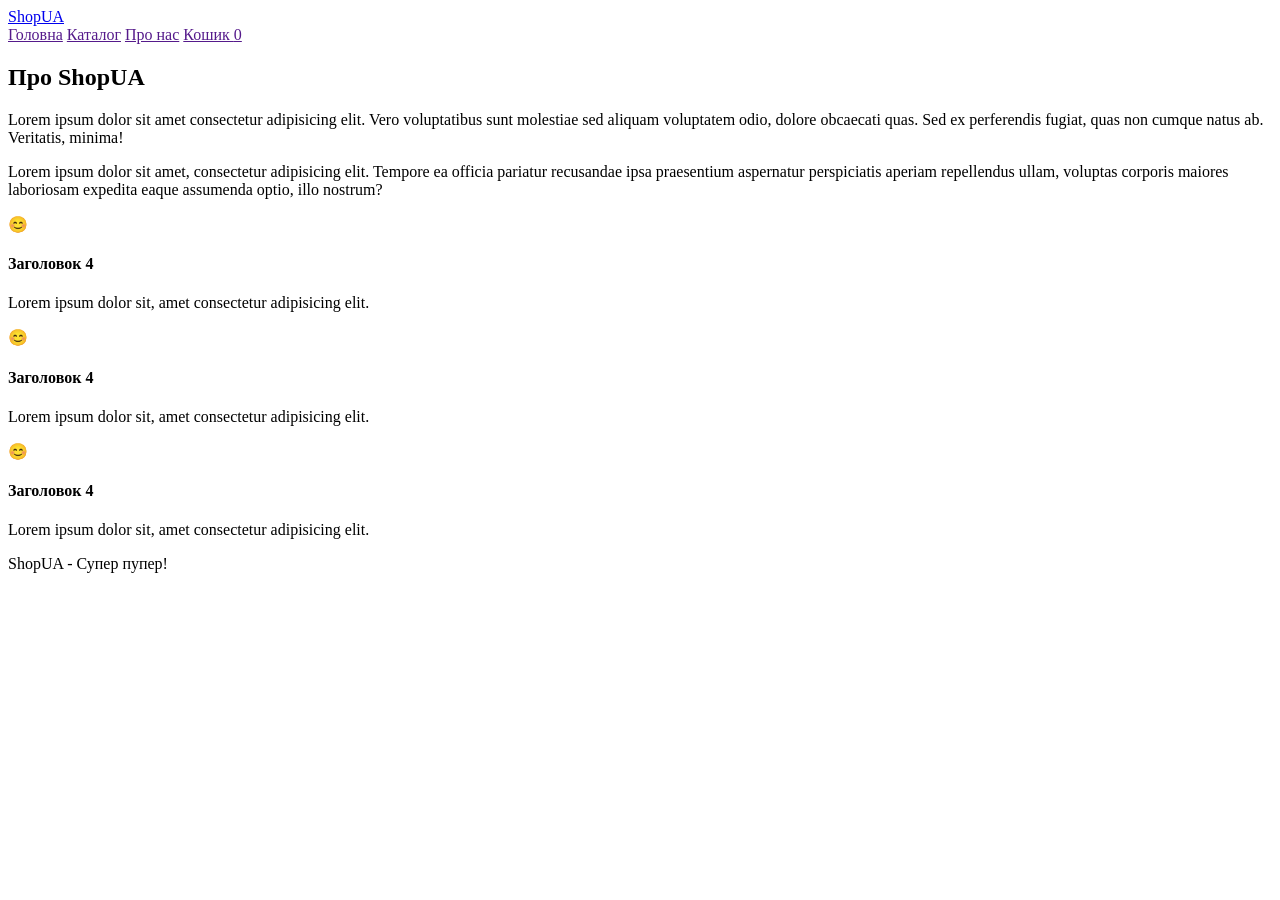
==== about.html @ c95f5df7 "Update about.html" ====
<!DOCTYPE html>
<html lang="en">
<head>
    <meta charset="UTF-8">
    <meta name="viewport" content="width=device-width, initial-scale=1.0">
    <title>ShopUA - Про нас</title>
    <link rel="stylesheet" href="css/style.css">
</head>
<body>
    <header>
        <div class="header-inner">
            <a class="logo" href="index.html">ShopUA</a>
            <nav>
                <a class="nav-btn active" href="">Головна</a>
                <a class="nav-btn" href="">Каталог</a>
                <a class="nav-btn" href="">Про нас</a>
                <a class="nav-btn" href="">
                    Кошик <span class="cart-count" id="cart-count">0</span>
                </a>
            </nav>
        </div>
    </header>

    <main>
        <div class="about-section">
            <h2>Про ShopUA</h2>
            <p>Lorem ipsum dolor sit amet consectetur adipisicing elit. Vero voluptatibus sunt molestiae sed aliquam voluptatem odio, dolore obcaecati quas. Sed ex perferendis fugiat, quas non cumque natus ab. Veritatis, minima!</p>
            <p>Lorem ipsum dolor sit amet, consectetur adipisicing elit. Tempore ea officia pariatur recusandae ipsa praesentium aspernatur perspiciatis aperiam repellendus ullam, voluptas corporis maiores laboriosam expedita eaque assumenda optio, illo nostrum?</p>

            <div class="about-cards">
                <div class="about-card">
                    <div class="icon">😊</div>
                    <h4>Заголовок 4</h4>
                    <p>Lorem ipsum dolor sit, amet consectetur adipisicing elit.</p>
                </div>
                <div class="about-card">
                    <div class="icon">😊</div>
                    <h4>Заголовок 4</h4>
                    <p>Lorem ipsum dolor sit, amet consectetur adipisicing elit.</p>
                </div>
                <div class="about-card">
                    <div class="icon">😊</div>
                    <h4>Заголовок 4</h4>
                    <p>Lorem ipsum dolor sit, amet consectetur adipisicing elit.</p>
                </div>
            </div>
        </div>
    </main>

    <footer>ShopUA - Супер пупер!</footer>

    <div class="toast" id="toast"></div>

    <script src="js/products.js"></script>
    <script src="js/cart.js"></script>
    <script src="js/utils.js"></script>
</body>
</html>
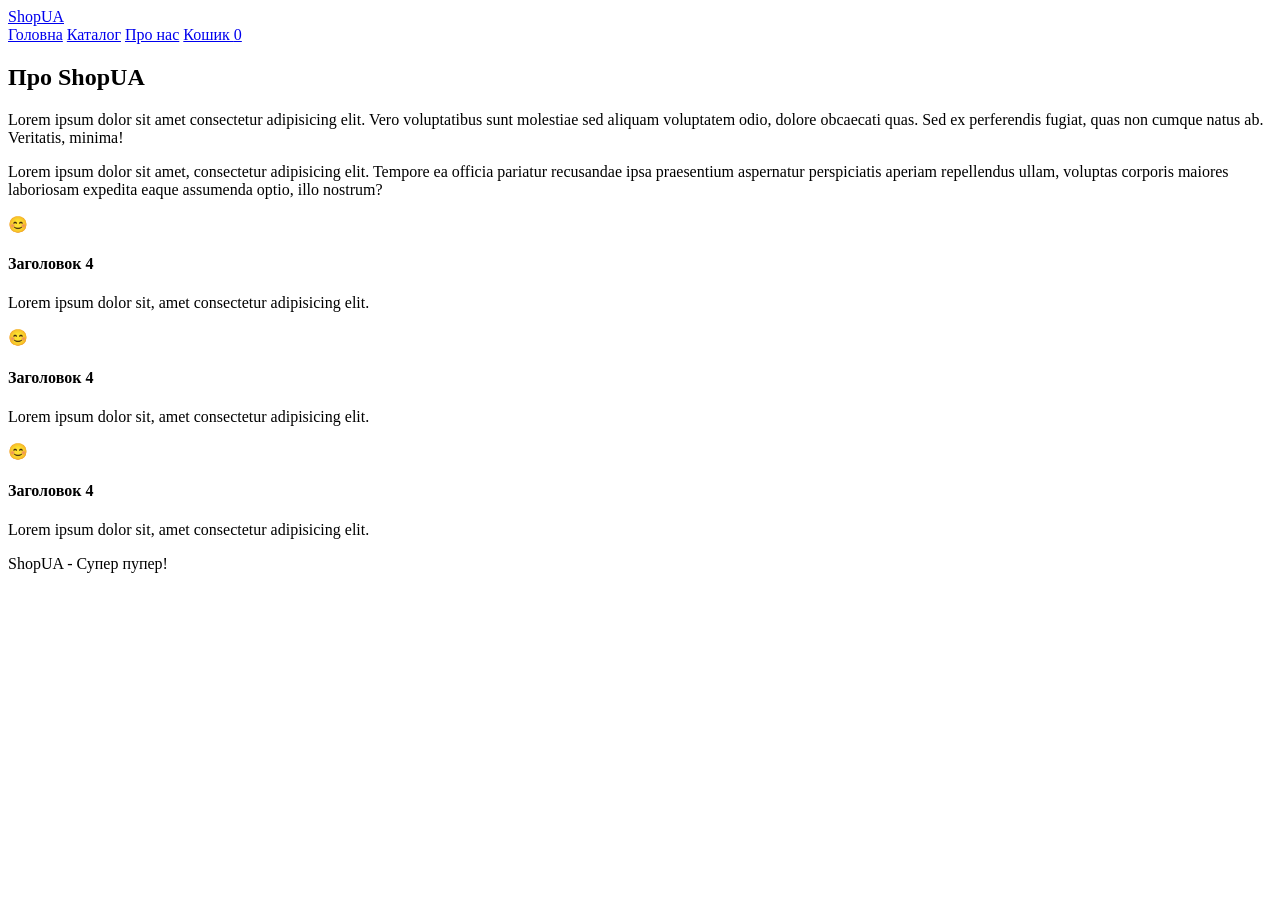
==== commit 61e0d398: "update header" ====
--- a/about.html
+++ b/about.html
@@ -11,10 +11,10 @@
         <div class="header-inner">
             <a class="logo" href="index.html">ShopUA</a>
             <nav>
-                <a class="nav-btn active" href="">Головна</a>
-                <a class="nav-btn" href="">Каталог</a>
-                <a class="nav-btn" href="">Про нас</a>
-                <a class="nav-btn" href="">
+                <a class="nav-btn active" href="index.html">Головна</a>
+                <a class="nav-btn" href="catalog.html">Каталог</a>
+                <a class="nav-btn" href="about.html">Про нас</a>
+                <a class="nav-btn" href="cart.html">
                     Кошик <span class="cart-count" id="cart-count">0</span>
                 </a>
             </nav>
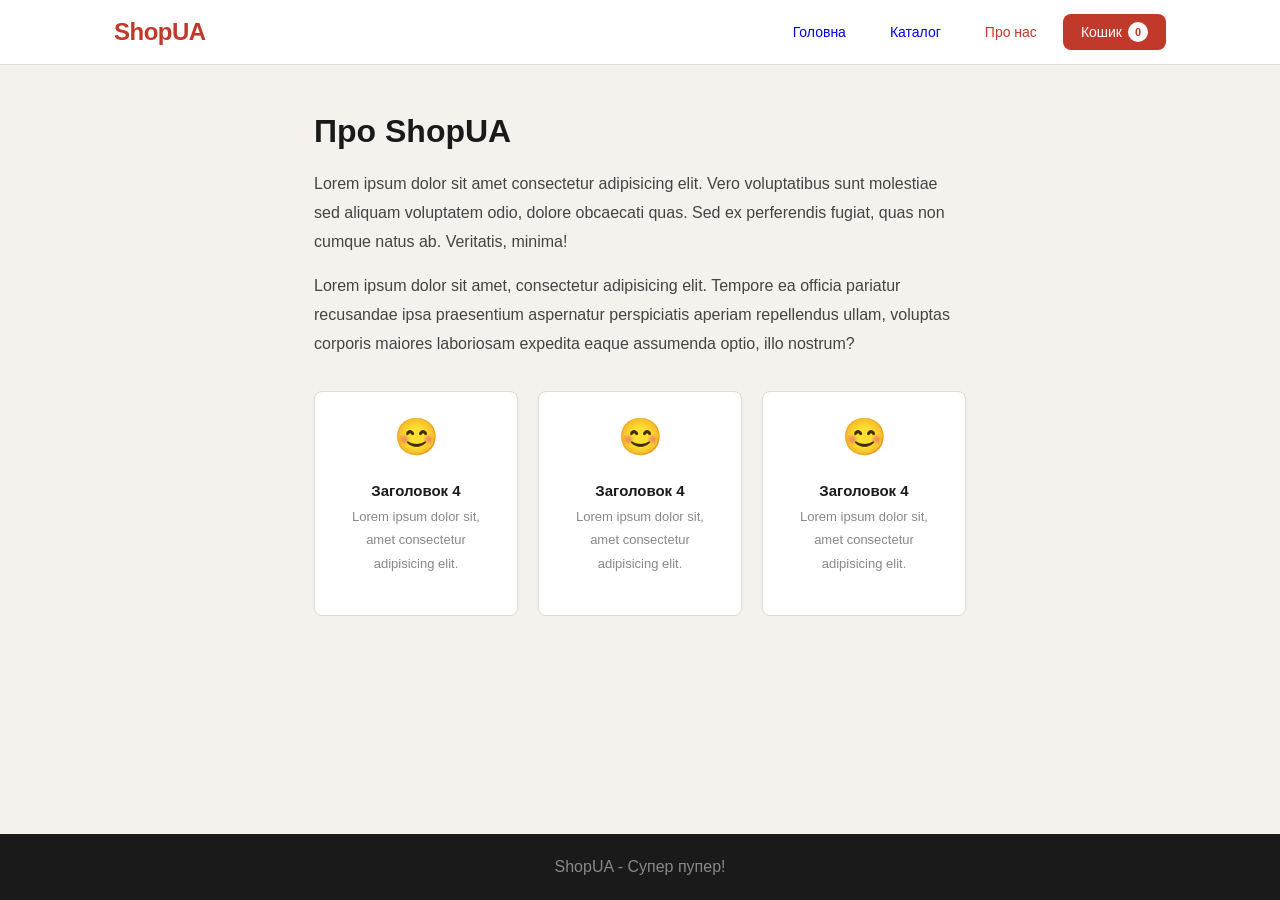
==== commit 83cc7756: "cosmetic changed" ====
--- a/about.html
+++ b/about.html
@@ -11,10 +11,10 @@
         <div class="header-inner">
             <a class="logo" href="index.html">ShopUA</a>
             <nav>
-                <a class="nav-btn active" href="index.html">Головна</a>
+                <a class="nav-btn" href="index.html">Головна</a>
                 <a class="nav-btn" href="catalog.html">Каталог</a>
-                <a class="nav-btn" href="about.html">Про нас</a>
-                <a class="nav-btn" href="cart.html">
+                <a class="nav-btn active" href="about.html">Про нас</a>
+                <a class="cart-btn" href="cart.html">
                     Кошик <span class="cart-count" id="cart-count">0</span>
                 </a>
             </nav>
--- a/css/style.css
+++ b/css/style.css
@@ -0,0 +1,334 @@
+:root {
+    --bg: #f5f2ed;
+    --surface: #ffffff;
+    --accent: #c0392b;
+    --accent2: #e8d5b0;
+    --text: #1a1a1a;
+    --muted: #888;
+    --border: #e0dbd3;
+    --radius: 8px;
+    --shadow: 0 2px 12px rgba(0,0,0,0.08);
+}
+
+* {
+    box-sizing: border-box;
+    margin: 0;
+    padding: 0;
+}
+
+body {
+    font-family: sans-serif;
+    background-color: var(--bg);
+    color: var(--text);
+    font-weight: 400;
+    min-height: 100vh;
+    display: flex;
+    flex-direction: column;
+}
+
+main {
+    flex: 1;
+}
+
+header {
+    background-color: var(--surface);
+    border-bottom: 1px solid var(--border);
+    position: sticky;
+    top: 0;
+    z-index: 100;
+}
+
+.header-inner {
+    max-width: 1100px;
+    margin: 0 auto;
+    padding: 0px 24px;
+    height: 64px;
+    display: flex;
+    align-items: center;
+    justify-content: space-between;
+}
+
+.logo {
+    font-family: 'Segoe UI', Tahoma, Geneva, Verdana, sans-serif;
+    font-size: 24px;
+    font-weight: bold;
+    color: var(--accent);
+    text-decoration: none;
+    letter-spacing: -0.5px;
+}
+
+nav {
+    display: flex;
+    gap: 8px;
+    align-items: center;
+}
+
+.nav-btn {
+    background-color: none;
+    border: none;
+    cursor: pointer;
+    font-family: 'Segoe UI', Tahoma, Geneva, Verdana, sans-serif;
+    font-size: 14px;
+    font-weight: 500;
+    padding: 8px 18px;
+    border-radius: var(--radius);
+    text-decoration: none;
+    display: inline-flex;
+    align-items: center;
+    transition: background-color 0.2s;
+}
+
+.nav-btn:hover {
+    background-color: var(--bg);
+}
+
+.nav-btn.active {
+    color: var(--accent);
+}
+
+.cart-btn {
+    background-color: var(--accent);
+    color: #fff;
+    border: none;
+    cursor: pointer;
+    font-family: 'Segoe UI', Tahoma, Geneva, Verdana, sans-serif;
+    font-size: 14px;
+    font-weight: 500;
+    padding: 8px 18px;
+    border-radius: var(--radius);
+    text-decoration: none;
+    display: inline-flex;
+    align-items: center;
+    gap: 6px;
+    transition: opacity 0.2s;
+}
+
+.cart-btn:hover {
+    opacity: 0.85s;
+}
+
+.cart-count {
+    background-color: #fff;
+    color: var(--accent);
+    border-radius: 50%;
+    width: 20px;
+    height: 20px;
+    font-size: 11px;
+    font-weight: 700;
+    display: inline-flex;
+    align-items: center;
+    justify-content: center;
+}
+
+.products-grid {
+    display: grid;
+    gap: 24px;
+    grid-template-columns: repeat(auto-fill, minmax(240px, 1fr));
+}
+
+.product-card {
+    background-color: var(--surface);
+    border: 1px solid var(--border);
+    border-radius: var(--radius);
+    overflow: hidden;
+    box-shadow: var(--shadow);
+    text-decoration: none;
+    color: var(--text);
+    display: block;
+    transition: transform 0.2s, box-shadow 0.2s;
+}
+
+.product-card:hover {
+    transform: translateY(-4px);
+    box-shadow: 0 8px 24px rgba(0,0,0,0.12);
+}
+
+.product-img {
+    width: 100%;
+    height: 200px;
+    display: flex;
+    align-items: center;
+    justify-content: center;
+    font-size: 64px;
+    background-color: var(--bg);
+}
+
+.product-info {
+    padding: 20px;
+}
+
+.product-name {
+    font-weight: bold;
+    font-size: 16px;
+    margin-bottom: 5px;
+}
+
+.product-category {
+    font-size: 12px;
+    color: var(--muted);
+    margin-bottom: 12px;
+}
+
+.product-footer {
+    display: flex;
+    align-items: center;
+    justify-content: space-between;
+}
+
+.product-price {
+    font-family: 'Segoe UI', Tahoma, Geneva, Verdana, sans-serif;
+    font-size: 20px;
+    color: var(--accent);
+}
+
+.btn-add {
+    background-color: var(--accent);
+    color: #fff;
+    border: none;
+    cursor: pointer;
+    font-size: 14px;
+    padding: 7px 14px;
+    border-radius: var(--radius);
+    transition: opacity 0.2s, transform 0.15s;
+}
+
+.btn-add:hover {
+    opacity: 0.85;
+    transform: scale(1.05);
+}
+
+.btn-add:active {
+    transform: scale(0.97);
+}
+
+.hero {
+    background: linear-gradient(135deg, #2c1a0e 0%, var(--accent) 100%);
+    color: #fff;
+    padding: 80px 24px;
+    text-align: center;
+}
+
+.hero h1 {
+    font-size: 64px;
+    font-weight: bold;
+    margin-bottom: 15px;
+}
+
+.hero p {
+    font-size: 14px;
+    opacity: 0.75;
+    margin-bottom: 35px;
+}
+
+.btn-primary {
+    background-color: var(--accent);
+    color: #fff;
+    border: none;
+    cursor: pointer;
+    font-size: 18px;
+    padding: 14px 28px;
+    border-radius: var(--radius);
+    transition: opacity 0.2s, transform 0.15s;
+    text-decoration: none;
+}
+
+.btn-primary:hover {
+    opacity: 0.85;
+    transform: scale(1.05);
+}
+
+.btn-primary:active {
+    transform: scale(0.97);
+}
+
+.section {
+    max-width: 1100px;
+    margin: 0 auto;
+    padding: 48px 24px;
+}
+
+.section-title {
+    font-size: 28px;
+    margin-bottom: 32px;
+    padding-bottom: 12px;
+    border-bottom: 2px solid var(--accent2);
+}
+
+footer {
+    background-color: #1a1a1a;
+    color: #888;
+    text-align: center;
+    padding: 24px;
+}
+
+.categories {
+    display: flex;
+    gap: 12px;
+    flex-wrap: wrap;
+    margin-bottom: 32px;
+}
+
+.cat-btn {
+  background: var(--surface);
+  border: 1px solid var(--border);
+  cursor: pointer;
+  font-family: 'Fira Sans', sans-serif;
+  font-size: 14px;
+  padding: 8px 18px;
+  border-radius: 20px;
+  transition: all 0.2s;
+}
+.cat-btn:hover, .cat-btn.active {
+  background: var(--accent);
+  color: #fff;
+  border-color: var(--accent);
+}
+
+.about-section {
+    max-width: 700px;
+    margin: 0 auto;
+    padding: 48px 24px;
+}
+
+.about-section h2 {
+    font-size: 32px;
+    margin-bottom: 20px;
+}
+
+.about-section p {
+    font-size: 16px;
+    line-height: 1.8;
+    color: #444;
+    margin-bottom: 16px;
+}
+
+.about-cards {
+    display: grid;
+    grid-template-columns: repeat(3, 1fr);
+    gap: 20px;
+    margin-top: 32px;
+}
+
+.about-card .icon {
+    font-size: 36px;
+    margin-bottom: 24px;
+}
+
+.about-card h4 {
+    font-size: 15px;
+    font-weight: bold;
+    margin-bottom: 6px;
+}
+
+.about-card p {
+    font-size: 13px;
+    color: var(--muted);
+}
+
+.about-card {
+    background: var(--surface);
+    border: 1px solid var(--border);
+    border-radius: var(--radius);
+    padding: 24px;
+    text-align: center;
+}
